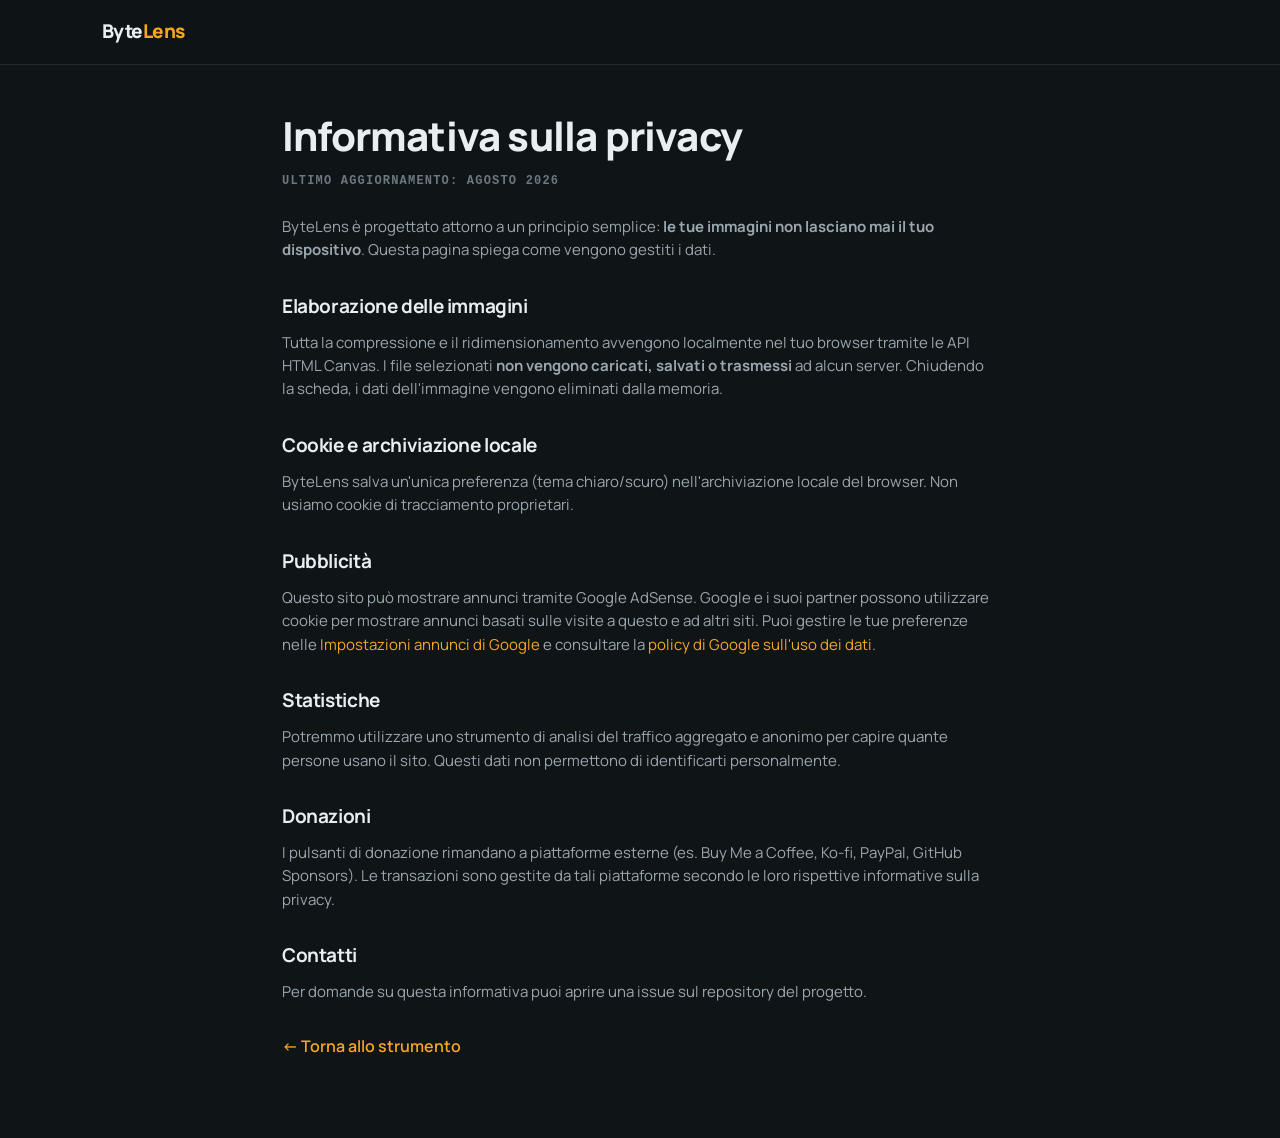
==== privacy.html @ f7c409ed "ByteLens: strumento di compressione/ridimensionamento immagini - App web statica client-side (HTML C" ====
<!DOCTYPE html>
<html lang="it" data-theme="dark">
<head>
  <meta charset="UTF-8" />
  <meta name="viewport" content="width=device-width, initial-scale=1.0" />
  <title>Privacy · ByteLens</title>
  <meta name="description" content="Informativa sulla privacy di ByteLens. Le immagini vengono elaborate localmente nel browser e non vengono mai caricate su un server." />
  <link rel="icon" href="data:image/svg+xml,%3Csvg xmlns='http://www.w3.org/2000/svg' viewBox='0 0 32 32'%3E%3Crect width='32' height='32' rx='7' fill='%230F1417'/%3E%3Ccircle cx='16' cy='16' r='8' fill='none' stroke='%23F6A623' stroke-width='2.5'/%3E%3Ccircle cx='16' cy='16' r='3' fill='%23F6A623'/%3E%3C/svg%3E" />
  <link href="https://fonts.googleapis.com/css2?family=Manrope:wght@400;500;600;700;800&display=swap" rel="stylesheet" />
  <link rel="stylesheet" href="styles.css" />
  <style>
    .legal { max-width: 760px; margin: 40px auto 80px; }
    .legal h1 { font-size: clamp(26px, 4vw, 40px); font-weight: 800; margin-bottom: 8px; }
    .legal .updated { color: var(--text-faint); font: 600 12px/1 var(--font-mono); text-transform: uppercase; letter-spacing: .1em; margin-bottom: 28px; }
    .legal h2 { font-size: 19px; margin: 30px 0 10px; }
    .legal p, .legal li { color: var(--text-muted); font-size: 15px; }
    .legal ul { padding-left: 20px; display: grid; gap: 6px; }
    .legal a { color: var(--accent); }
    .back { display: inline-flex; align-items: center; gap: 6px; margin-top: 30px; color: var(--accent); font-weight: 600; }
  </style>
</head>
<body>
  <header class="site-header">
    <div class="wrap header-inner">
      <a class="brand" href="./"><span class="brand-name">Byte<span class="brand-accent">Lens</span></span></a>
    </div>
  </header>

  <main class="wrap legal">
    <h1>Informativa sulla privacy</h1>
    <p class="updated">Ultimo aggiornamento: agosto 2026</p>

    <p>ByteLens è progettato attorno a un principio semplice: <strong>le tue immagini non lasciano mai il tuo dispositivo</strong>. Questa pagina spiega come vengono gestiti i dati.</p>

    <h2>Elaborazione delle immagini</h2>
    <p>Tutta la compressione e il ridimensionamento avvengono localmente nel tuo browser tramite le API HTML Canvas. I file selezionati <strong>non vengono caricati, salvati o trasmessi</strong> ad alcun server. Chiudendo la scheda, i dati dell'immagine vengono eliminati dalla memoria.</p>

    <h2>Cookie e archiviazione locale</h2>
    <p>ByteLens salva un'unica preferenza (tema chiaro/scuro) nell'archiviazione locale del browser. Non usiamo cookie di tracciamento proprietari.</p>

    <h2>Pubblicità</h2>
    <p>Questo sito può mostrare annunci tramite Google AdSense. Google e i suoi partner possono utilizzare cookie per mostrare annunci basati sulle visite a questo e ad altri siti. Puoi gestire le tue preferenze nelle <a href="https://www.google.com/settings/ads" target="_blank" rel="noopener">Impostazioni annunci di Google</a> e consultare la <a href="https://policies.google.com/technologies/partner-sites" target="_blank" rel="noopener">policy di Google sull'uso dei dati</a>.</p>

    <h2>Statistiche</h2>
    <p>Potremmo utilizzare uno strumento di analisi del traffico aggregato e anonimo per capire quante persone usano il sito. Questi dati non permettono di identificarti personalmente.</p>

    <h2>Donazioni</h2>
    <p>I pulsanti di donazione rimandano a piattaforme esterne (es. Buy Me a Coffee, Ko-fi, PayPal, GitHub Sponsors). Le transazioni sono gestite da tali piattaforme secondo le loro rispettive informative sulla privacy.</p>

    <h2>Contatti</h2>
    <p>Per domande su questa informativa puoi aprire una issue sul repository del progetto.</p>

    <a class="back" href="./">← Torna allo strumento</a>
  </main>
</body>
</html>
---- styles.css ----
/* =========================================================================
   ByteLens — sistema di design
   Token colore/tipografia + tema chiaro/scuro. Stile "strumento ottico":
   fondo inchiostro, superfici slate, accento ambra (camera oscura).
   ========================================================================= */

:root {
  /* Neutri con leggera inclinazione fredda (scelti, non di default) */
  --bg:            #0F1417;
  --surface:       #161C21;
  --surface-2:     #1D252B;
  --elevated:      #222C33;
  --hairline:      rgba(255, 255, 255, 0.09);
  --hairline-strong: rgba(255, 255, 255, 0.16);

  --text:          #E9EEF1;
  --text-muted:    #9AA7AE;
  --text-faint:    #6B7880;

  /* Accento ambra + semantici */
  --accent:        #F6A623;
  --accent-hi:     #FFB84D;
  --accent-soft:   rgba(246, 166, 35, 0.14);
  --success:       #34D399;
  --success-soft:  rgba(52, 211, 153, 0.14);
  --danger:        #F87171;
  --danger-soft:   rgba(248, 113, 113, 0.14);

  --shadow:        0 20px 50px -24px rgba(0, 0, 0, 0.75);
  --radius:        16px;
  --radius-sm:     10px;

  --font-ui:  'Manrope', system-ui, -apple-system, 'Segoe UI', Roboto, sans-serif;
  --font-mono:'JetBrains Mono', ui-monospace, 'SFMono-Regular', Menlo, monospace;

  --wrap: 1120px;
}

/* Tema chiaro via preferenza di sistema (sovrascritto dai token) */
@media (prefers-color-scheme: light) {
  :root {
    --bg:            #F4F2EE;
    --surface:       #FFFFFF;
    --surface-2:     #F7F5F1;
    --elevated:      #FFFFFF;
    --hairline:      rgba(20, 24, 28, 0.10);
    --hairline-strong: rgba(20, 24, 28, 0.18);
    --text:          #1A2024;
    --text-muted:    #5B6870;
    --text-faint:    #8A959B;
    --accent:        #C9791A;
    --accent-hi:     #E08A1E;
    --accent-soft:   rgba(201, 121, 26, 0.12);
    --success:       #0F9D6B;
    --success-soft:  rgba(15, 157, 107, 0.12);
    --danger:        #D64545;
    --danger-soft:   rgba(214, 69, 69, 0.10);
    --shadow:        0 18px 44px -26px rgba(30, 35, 40, 0.35);
  }
}

/* Override espliciti dal toggle (vincono in entrambe le direzioni) */
:root[data-theme="dark"] {
  --bg:#0F1417; --surface:#161C21; --surface-2:#1D252B; --elevated:#222C33;
  --hairline:rgba(255,255,255,0.09); --hairline-strong:rgba(255,255,255,0.16);
  --text:#E9EEF1; --text-muted:#9AA7AE; --text-faint:#6B7880;
  --accent:#F6A623; --accent-hi:#FFB84D; --accent-soft:rgba(246,166,35,0.14);
  --success:#34D399; --success-soft:rgba(52,211,153,0.14);
  --danger:#F87171; --danger-soft:rgba(248,113,113,0.14);
  --shadow:0 20px 50px -24px rgba(0,0,0,0.75);
}
:root[data-theme="light"] {
  --bg:#F4F2EE; --surface:#FFFFFF; --surface-2:#F7F5F1; --elevated:#FFFFFF;
  --hairline:rgba(20,24,28,0.10); --hairline-strong:rgba(20,24,28,0.18);
  --text:#1A2024; --text-muted:#5B6870; --text-faint:#8A959B;
  --accent:#C9791A; --accent-hi:#E08A1E; --accent-soft:rgba(201,121,26,0.12);
  --success:#0F9D6B; --success-soft:rgba(15,157,107,0.12);
  --danger:#D64545; --danger-soft:rgba(214,69,69,0.10);
  --shadow:0 18px 44px -26px rgba(30,35,40,0.35);
}

/* ---------- Reset leggero ---------- */
*, *::before, *::after { box-sizing: border-box; }
html { -webkit-text-size-adjust: 100%; scroll-behavior: smooth; }
body {
  margin: 0;
  font-family: var(--font-ui);
  background: var(--bg);
  color: var(--text);
  line-height: 1.55;
  -webkit-font-smoothing: antialiased;
  text-rendering: optimizeLegibility;
}
@media (prefers-reduced-motion: reduce) {
  html { scroll-behavior: auto; }
  * { animation-duration: 0.001ms !important; transition-duration: 0.001ms !important; }
}
img { max-width: 100%; display: block; }
h1, h2, h3 { margin: 0; text-wrap: balance; letter-spacing: -0.02em; }
p { margin: 0; }
a { color: inherit; text-decoration: none; }

.wrap { width: 100%; max-width: var(--wrap); margin-inline: auto; padding-inline: 22px; }
.sr-only {
  position: absolute; width: 1px; height: 1px; padding: 0; margin: -1px;
  overflow: hidden; clip: rect(0 0 0 0); white-space: nowrap; border: 0;
}
.accent-text { color: var(--accent); }

/* ---------- Bottoni ---------- */
.btn {
  --btn-fg: var(--text);
  display: inline-flex; align-items: center; justify-content: center; gap: 8px;
  font: 600 14px/1 var(--font-ui);
  padding: 11px 16px; border-radius: var(--radius-sm);
  border: 1px solid transparent; cursor: pointer; color: var(--btn-fg);
  background: transparent; transition: background .18s ease, border-color .18s ease, transform .06s ease, color .18s ease;
  white-space: nowrap; text-decoration: none;
}
.btn:active { transform: translateY(1px); }
.btn:focus-visible { outline: 2px solid var(--accent); outline-offset: 2px; }
.btn-sm { padding: 7px 11px; font-size: 12.5px; }
.btn-block { width: 100%; }

.btn-primary { background: var(--accent); color: #17140C; border-color: var(--accent); }
.btn-primary:hover { background: var(--accent-hi); border-color: var(--accent-hi); }
.btn-primary[aria-disabled="true"] { opacity: .45; pointer-events: none; }

.btn-outline { border-color: var(--hairline-strong); color: var(--text); }
.btn-outline:hover { border-color: var(--accent); color: var(--accent); background: var(--accent-soft); }

.btn-ghost { color: var(--text-muted); }
.btn-ghost:hover { color: var(--text); background: var(--surface-2); }

.btn-donate { background: var(--accent-soft); color: var(--accent); border-color: transparent; }
.btn-donate:hover { background: var(--accent); color: #17140C; }

.icon-btn { padding: 9px; }

/* ---------- Header ---------- */
.site-header {
  position: sticky; top: 0; z-index: 40;
  background: color-mix(in srgb, var(--bg) 82%, transparent);
  backdrop-filter: blur(10px);
  border-bottom: 1px solid var(--hairline);
}
.header-inner { display: flex; align-items: center; justify-content: space-between; height: 64px; }
.brand { display: inline-flex; align-items: center; gap: 10px; font-weight: 800; font-size: 19px; letter-spacing: -0.03em; }
.brand-mark { color: var(--accent); display: inline-flex; }
.brand-accent { color: var(--accent); }
.header-actions { display: flex; align-items: center; gap: 10px; }

/* toggle icone: mostra quella giusta per tema */
.icon-sun { display: none; }
.icon-moon { display: block; }
:root[data-theme="light"] .icon-sun,
:root:not([data-theme="dark"]) .icon-sun { display: block; }
:root[data-theme="light"] .icon-moon { display: none; }
@media (prefers-color-scheme: light) {
  :root:not([data-theme]) .icon-sun { display: block; }
  :root:not([data-theme]) .icon-moon { display: none; }
}

/* ---------- Hero ---------- */
.hero { padding: 58px 0 30px; position: relative; }
.hero::before {
  content: ""; position: absolute; inset: 0; z-index: -1;
  background:
    radial-gradient(60% 120% at 15% -10%, var(--accent-soft), transparent 60%),
    radial-gradient(50% 120% at 100% 0%, color-mix(in srgb, var(--success) 12%, transparent), transparent 55%);
  pointer-events: none;
}
.eyebrow {
  font: 600 12.5px/1 var(--font-mono); color: var(--accent);
  text-transform: uppercase; letter-spacing: 0.12em; margin-bottom: 16px;
}
.hero h1 { font-size: clamp(30px, 5vw, 52px); font-weight: 800; line-height: 1.05; max-width: 16ch; }
.lede { margin-top: 18px; max-width: 60ch; color: var(--text-muted); font-size: clamp(15px, 1.6vw, 18px); }
.lede strong { color: var(--text); font-weight: 700; }
.trust-row { display: flex; flex-wrap: wrap; gap: 18px; list-style: none; padding: 0; margin: 24px 0 0; }
.trust-row li { display: inline-flex; align-items: center; gap: 8px; font-size: 13.5px; color: var(--text-muted); }
.trust-row .dot { width: 7px; height: 7px; border-radius: 50%; background: var(--success); box-shadow: 0 0 0 4px var(--success-soft); }

/* ---------- App shell ---------- */
.app-shell { padding-top: 26px; }
.workbench { display: grid; grid-template-columns: 1.35fr 1fr; gap: 20px; align-items: start; }
@media (max-width: 900px) { .workbench { grid-template-columns: 1fr; } }

.panel {
  background: var(--surface); border: 1px solid var(--hairline);
  border-radius: var(--radius); box-shadow: var(--shadow); overflow: hidden;
}
.panel-head {
  display: flex; align-items: center; justify-content: space-between;
  padding: 16px 18px; border-bottom: 1px solid var(--hairline);
}
.panel-head h2 { font-size: 15px; font-weight: 700; letter-spacing: -0.01em; }
.badge {
  font: 600 11px/1 var(--font-mono); text-transform: uppercase; letter-spacing: .08em;
  padding: 5px 9px; border-radius: 999px; background: var(--accent-soft); color: var(--accent);
}

/* ---------- Dropzone ---------- */
.dropzone {
  margin: 18px; min-height: 300px; border: 2px dashed var(--hairline-strong);
  border-radius: var(--radius-sm); display: grid; place-items: center;
  background:
    linear-gradient(var(--surface-2), var(--surface-2)) padding-box,
    repeating-linear-gradient(45deg, transparent, transparent 12px, color-mix(in srgb, var(--text) 3%, transparent) 12px, color-mix(in srgb, var(--text) 3%, transparent) 13px);
  cursor: pointer; transition: border-color .18s ease, background .18s ease;
  position: relative; overflow: hidden;
}
.dropzone:hover, .dropzone:focus-visible { border-color: var(--accent); outline: none; }
.dropzone.dragover { border-color: var(--accent); background: var(--accent-soft); }
.dropzone-empty { text-align: center; color: var(--text-muted); padding: 30px; }
.dropzone-empty svg { color: var(--accent); margin: 0 auto 14px; }
.drop-title { font-weight: 700; color: var(--text); font-size: 17px; }
.drop-sub { font-size: 13.5px; margin-top: 5px; }
.link-like { color: var(--accent); font-weight: 600; }
.preview-holder { width: 100%; height: 100%; display: grid; place-items: center; padding: 12px; }
.preview-holder img {
  max-height: 420px; width: auto; border-radius: 8px;
  box-shadow: 0 8px 30px -12px rgba(0,0,0,.6);
  /* scacchiera per trasparenze PNG */
  background-image:
    linear-gradient(45deg, rgba(128,128,128,.18) 25%, transparent 25%),
    linear-gradient(-45deg, rgba(128,128,128,.18) 25%, transparent 25%),
    linear-gradient(45deg, transparent 75%, rgba(128,128,128,.18) 75%),
    linear-gradient(-45deg, transparent 75%, rgba(128,128,128,.18) 75%);
  background-size: 18px 18px;
  background-position: 0 0, 0 9px, 9px -9px, -9px 0;
}

/* ---------- Barra confronto ---------- */
.compare {
  display: grid; grid-template-columns: 1fr auto 1fr 1fr; gap: 14px; align-items: center;
  padding: 16px 18px; border-top: 1px solid var(--hairline); background: var(--surface-2);
}
@media (max-width: 560px) {
  .compare { grid-template-columns: 1fr 1fr; }
  .compare-arrow { display: none; }
}
.compare-col { display: flex; flex-direction: column; gap: 3px; min-width: 0; }
.compare-label { font: 600 10.5px/1 var(--font-mono); text-transform: uppercase; letter-spacing: .1em; color: var(--text-faint); }
.compare-value { font: 600 18px/1.1 var(--font-mono); font-variant-numeric: tabular-nums; }
.compare-meta { font-size: 12px; color: var(--text-muted); font-variant-numeric: tabular-nums; }
.compare-arrow { color: var(--text-faint); font-size: 20px; }
.savings .compare-value { color: var(--success); }
.compare.over .savings .compare-value { color: var(--danger); }

/* ---------- Controlli ---------- */
.controls-panel { position: relative; }
.control-group { border: 0; margin: 0; padding: 18px; display: grid; gap: 20px; }
.control-group[disabled] { opacity: .5; }
.field { display: grid; gap: 8px; }
.field-row { display: flex; align-items: baseline; justify-content: space-between; }
.field-label { font-size: 13.5px; font-weight: 600; color: var(--text); }
.field-hint { font-size: 12px; color: var(--text-muted); line-height: 1.45; }
.field-value { font: 600 13.5px/1 var(--font-mono); color: var(--accent); font-variant-numeric: tabular-nums; }

.limits-grid { display: grid; grid-template-columns: repeat(3, 1fr); gap: 12px; }
@media (max-width: 420px) { .limits-grid { grid-template-columns: 1fr 1fr; } }

.input-affix { display: flex; align-items: stretch; border: 1px solid var(--hairline-strong); border-radius: var(--radius-sm); overflow: hidden; background: var(--surface-2); transition: border-color .16s ease; }
.input-affix:focus-within { border-color: var(--accent); }
.input-affix input {
  flex: 1; min-width: 0; border: 0; background: transparent; color: var(--text);
  font: 600 15px/1 var(--font-mono); padding: 10px 10px; font-variant-numeric: tabular-nums;
}
.input-affix input:focus { outline: none; }
.affix { display: grid; place-items: center; padding: 0 10px; font: 600 12px/1 var(--font-mono); color: var(--text-faint); background: color-mix(in srgb, var(--text) 5%, transparent); }
/* nasconde le frecce spinner */
input[type=number]::-webkit-outer-spin-button, input[type=number]::-webkit-inner-spin-button { -webkit-appearance: none; margin: 0; }
input[type=number] { -moz-appearance: textfield; }

/* Range slider */
input[type=range] { -webkit-appearance: none; appearance: none; width: 100%; height: 6px; border-radius: 999px; background: var(--surface-2); border: 1px solid var(--hairline); cursor: pointer; }
input[type=range]::-webkit-slider-thumb { -webkit-appearance: none; width: 20px; height: 20px; border-radius: 50%; background: var(--accent); border: 3px solid var(--surface); box-shadow: 0 2px 6px rgba(0,0,0,.4); cursor: grab; }
input[type=range]::-moz-range-thumb { width: 20px; height: 20px; border-radius: 50%; background: var(--accent); border: 3px solid var(--surface); cursor: grab; }
input[type=range]:focus-visible { outline: 2px solid var(--accent); outline-offset: 3px; }
.slider-field.dim { opacity: .55; }

/* Switch */
.switch-field { grid-template-columns: auto 1fr; display: grid; gap: 12px; align-items: start; padding: 14px; background: var(--surface-2); border: 1px solid var(--hairline); border-radius: var(--radius-sm); }
.switch { position: relative; display: inline-block; cursor: pointer; }
.switch input { position: absolute; opacity: 0; width: 0; height: 0; }
.switch-track { display: block; width: 44px; height: 26px; border-radius: 999px; background: var(--elevated); border: 1px solid var(--hairline-strong); transition: background .18s ease; position: relative; }
.switch-thumb { position: absolute; top: 2px; left: 2px; width: 20px; height: 20px; border-radius: 50%; background: var(--text-muted); transition: transform .18s ease, background .18s ease; }
.switch input:checked + .switch-track { background: var(--accent); border-color: var(--accent); }
.switch input:checked + .switch-track .switch-thumb { transform: translateX(18px); background: #17140C; }
.switch input:focus-visible + .switch-track { outline: 2px solid var(--accent); outline-offset: 2px; }
.switch-text { display: grid; gap: 3px; }

/* Segmented (formato) */
.segmented { display: grid; grid-template-columns: repeat(3, 1fr); gap: 4px; padding: 4px; background: var(--surface-2); border: 1px solid var(--hairline); border-radius: var(--radius-sm); }
.seg { position: relative; }
.seg input { position: absolute; opacity: 0; inset: 0; cursor: pointer; }
.seg span { display: grid; place-items: center; padding: 9px 6px; border-radius: 7px; font: 600 13px/1 var(--font-mono); color: var(--text-muted); transition: background .16s ease, color .16s ease; }
.seg input:checked + span { background: var(--accent); color: #17140C; }
.seg input:focus-visible + span { outline: 2px solid var(--accent); outline-offset: 2px; }

.actions { margin-top: 4px; }

/* Nota "carica un'immagine" sopra ai controlli disabilitati */
.empty-note { position: absolute; inset: 60px 0 0; display: grid; place-items: center; pointer-events: none; }
.empty-note p { font-size: 13.5px; color: var(--text-faint); background: var(--surface); padding: 8px 14px; border-radius: 999px; border: 1px solid var(--hairline); }

/* ---------- Slot pubblicitari ---------- */
.ad-slot { position: relative; margin-top: 22px; border: 1px dashed var(--hairline-strong); border-radius: var(--radius-sm); background: var(--surface-2); }
.ad-tag { position: absolute; top: 6px; left: 10px; font: 600 9px/1 var(--font-mono); letter-spacing: .14em; text-transform: uppercase; color: var(--text-faint); }
.ad-placeholder { display: grid; place-items: center; min-height: 90px; color: var(--text-faint); font-size: 12.5px; text-align: center; padding: 20px; }
.ad-placeholder.small { min-height: 60px; }
.ad-leaderboard { max-width: 760px; margin-inline: auto; }

/* ---------- Come funziona ---------- */
.how { padding: 56px 0 20px; }
.section-title { font-size: clamp(22px, 3vw, 30px); font-weight: 800; margin-bottom: 26px; }
.how-grid { display: grid; grid-template-columns: repeat(3, 1fr); gap: 16px; }
@media (max-width: 720px) { .how-grid { grid-template-columns: 1fr; } }
.how-card { background: var(--surface); border: 1px solid var(--hairline); border-radius: var(--radius); padding: 22px; }
.how-num { font: 700 13px/1 var(--font-mono); color: var(--accent); letter-spacing: .1em; }
.how-card h3 { font-size: 17px; margin: 12px 0 8px; }
.how-card p { color: var(--text-muted); font-size: 14px; }

/* ---------- Contenuto SEO + FAQ ---------- */
.seo { padding: 46px 0 10px; display: grid; grid-template-columns: 1.4fr 1fr; gap: 40px; align-items: start; }
@media (max-width: 820px) { .seo { grid-template-columns: 1fr; gap: 28px; } }
.seo-article h2, .faq h2 { font-size: clamp(21px, 3vw, 27px); font-weight: 800; margin-bottom: 14px; }
.seo-article h3 { font-size: 17px; font-weight: 700; margin: 26px 0 8px; color: var(--text); }
.seo-article p { color: var(--text-muted); font-size: 15px; margin-bottom: 10px; max-width: 62ch; }
.seo-article strong { color: var(--text); }
.seo-article code { font: 600 13px/1 var(--font-mono); background: var(--surface-2); border: 1px solid var(--hairline); padding: 2px 6px; border-radius: 6px; color: var(--accent); }
.seo-list { padding-left: 18px; display: grid; gap: 8px; margin: 6px 0; }
.seo-list li { color: var(--text-muted); font-size: 15px; }
.seo-privacy-note { margin-top: 20px; padding: 14px 16px; background: var(--success-soft); border: 1px solid color-mix(in srgb, var(--success) 30%, transparent); border-radius: var(--radius-sm); font-size: 14px; color: var(--text) !important; }

.faq { position: sticky; top: 84px; }
@media (max-width: 820px) { .faq { position: static; } }
.faq-item { border: 1px solid var(--hairline); border-radius: var(--radius-sm); background: var(--surface); margin-bottom: 10px; overflow: hidden; }
.faq-item summary { cursor: pointer; padding: 14px 16px; font-weight: 600; font-size: 14.5px; list-style: none; display: flex; align-items: center; justify-content: space-between; gap: 12px; transition: background .15s ease; }
.faq-item summary::-webkit-details-marker { display: none; }
.faq-item summary::after { content: "+"; font: 600 20px/1 var(--font-mono); color: var(--accent); transition: transform .18s ease; }
.faq-item[open] summary::after { transform: rotate(45deg); }
.faq-item summary:hover { background: var(--surface-2); }
.faq-item summary:focus-visible { outline: 2px solid var(--accent); outline-offset: -2px; }
.faq-item p { padding: 0 16px 16px; color: var(--text-muted); font-size: 14px; margin: 0; }

/* ---------- Donazioni ---------- */
.donate { padding: 40px 0 60px; }
.donate-card {
  display: flex; flex-wrap: wrap; align-items: center; justify-content: space-between; gap: 24px;
  padding: 32px; border-radius: var(--radius);
  background: linear-gradient(135deg, var(--accent-soft), color-mix(in srgb, var(--success) 8%, transparent));
  border: 1px solid var(--hairline-strong);
}
.donate-copy h2 { font-size: 24px; font-weight: 800; }
.donate-copy p { color: var(--text-muted); margin-top: 8px; max-width: 46ch; }
.donate-buttons { display: flex; flex-wrap: wrap; gap: 10px; }

/* ---------- Footer ---------- */
.site-footer { border-top: 1px solid var(--hairline); background: var(--surface); margin-top: 20px; }
.footer-inner { display: grid; grid-template-columns: 1fr auto 1fr; align-items: center; gap: 24px; padding: 30px 22px; }
@media (max-width: 780px) { .footer-inner { grid-template-columns: 1fr; text-align: center; } }
.footer-tag { color: var(--text-muted); font-size: 13px; margin-top: 6px; }
.footer-links { display: flex; gap: 18px; justify-content: flex-end; flex-wrap: wrap; }
@media (max-width: 780px) { .footer-links { justify-content: center; } }
.footer-links a { color: var(--text-muted); font-size: 13.5px; }
.footer-links a:hover { color: var(--accent); }
.footer-legal { border-top: 1px solid var(--hairline); padding: 16px 22px; }
.footer-legal p { color: var(--text-faint); font-size: 12px; text-align: center; }
.ad-footer { margin: 0; max-width: 340px; }
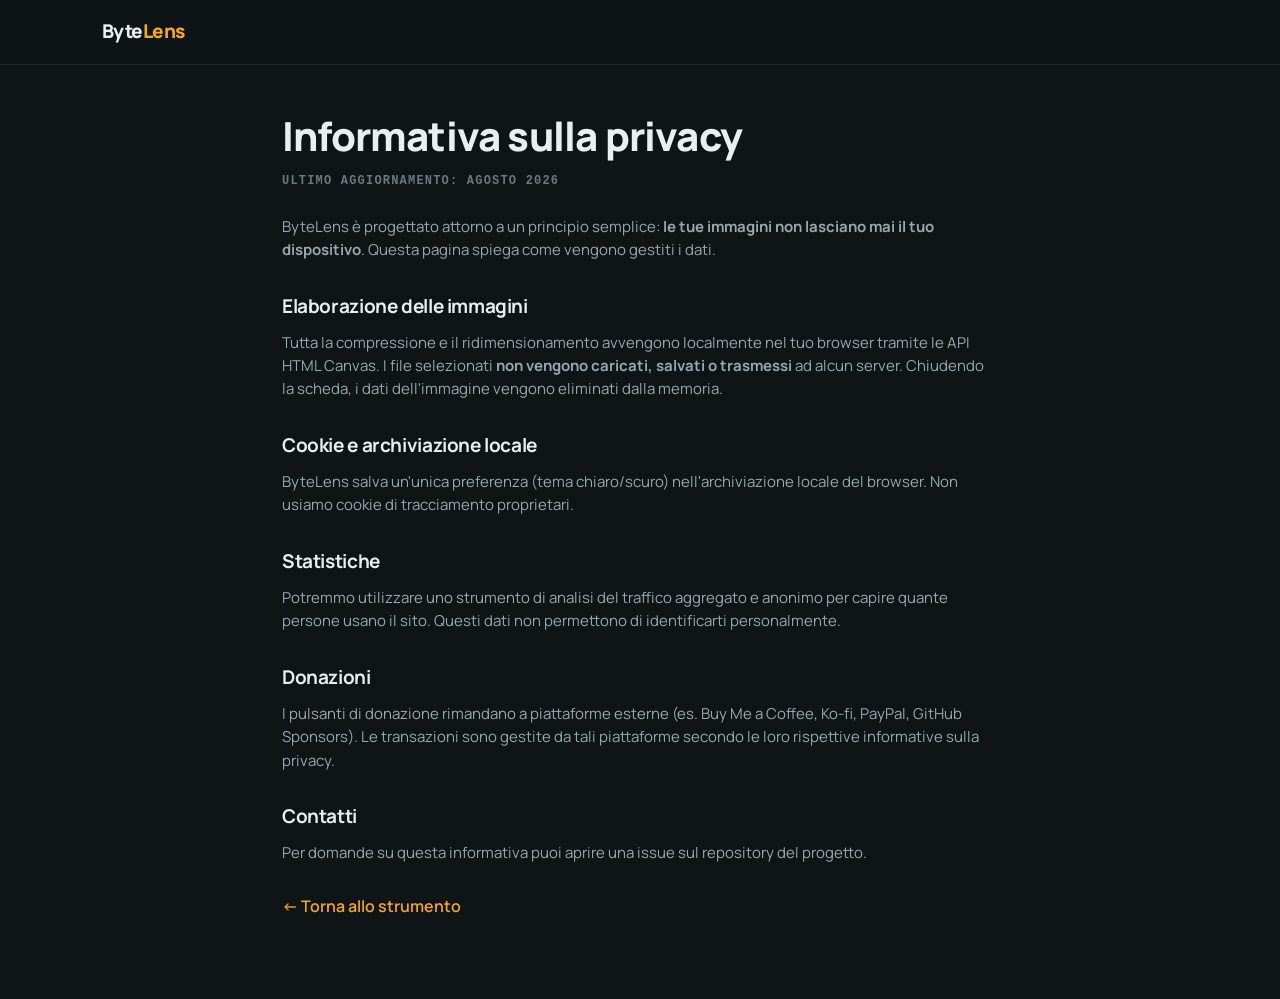
==== commit 4e374799: "Rimosse tutte le zone pubblicitarie (AdSense, slot annunci, ads.txt) - index.html: rimosso lo script" ====
--- a/privacy.html
+++ b/privacy.html
@@ -38,9 +38,6 @@
     <h2>Cookie e archiviazione locale</h2>
     <p>ByteLens salva un'unica preferenza (tema chiaro/scuro) nell'archiviazione locale del browser. Non usiamo cookie di tracciamento proprietari.</p>
 
-    <h2>Pubblicità</h2>
-    <p>Questo sito può mostrare annunci tramite Google AdSense. Google e i suoi partner possono utilizzare cookie per mostrare annunci basati sulle visite a questo e ad altri siti. Puoi gestire le tue preferenze nelle <a href="https://www.google.com/settings/ads" target="_blank" rel="noopener">Impostazioni annunci di Google</a> e consultare la <a href="https://policies.google.com/technologies/partner-sites" target="_blank" rel="noopener">policy di Google sull'uso dei dati</a>.</p>
-
     <h2>Statistiche</h2>
     <p>Potremmo utilizzare uno strumento di analisi del traffico aggregato e anonimo per capire quante persone usano il sito. Questi dati non permettono di identificarti personalmente.</p>
 
--- a/styles.css
+++ b/styles.css
@@ -137,6 +137,10 @@
 
 .icon-btn { padding: 9px; }
 
+/* Link all'app gemella (PrivaPDF) */
+.app-switch { border-color: var(--hairline-strong); color: var(--text-muted); }
+.app-switch:hover { border-color: var(--accent); color: var(--accent); background: var(--accent-soft); }
+
 /* ---------- Header ---------- */
 .site-header {
   position: sticky; top: 0; z-index: 40;
@@ -149,6 +153,41 @@
 .brand-mark { color: var(--accent); display: inline-flex; }
 .brand-accent { color: var(--accent); }
 .header-actions { display: flex; align-items: center; gap: 10px; }
+
+/* Selettore lingua */
+.lang-picker { display: inline-flex; align-items: center; gap: 5px; color: var(--text-muted); }
+.lang-globe { flex: none; }
+.lang-select {
+  -webkit-appearance: none; appearance: none; cursor: pointer;
+  border: 1px solid var(--hairline-strong); background-color: transparent; color: var(--text);
+  font: 600 13px/1 var(--font-ui); padding: 8px 26px 8px 10px; border-radius: var(--radius-sm); max-width: 160px;
+  background-image: url("data:image/svg+xml,%3Csvg xmlns='http://www.w3.org/2000/svg' width='10' height='6' viewBox='0 0 10 6'%3E%3Cpath d='M1 1l4 4 4-4' fill='none' stroke='%239AA7AE' stroke-width='1.6' stroke-linecap='round' stroke-linejoin='round'/%3E%3C/svg%3E");
+  background-repeat: no-repeat; background-position: right 9px center;
+}
+.lang-select:hover { border-color: var(--accent); }
+.lang-select:focus-visible { outline: 2px solid var(--accent); outline-offset: 2px; }
+.lang-select option { color: #16181c; background: #fff; }
+@media (max-width: 560px) {
+  .site-header .wrap { padding-inline: 12px; }
+  .header-inner { height: 58px; }
+  .brand-name { font-size: 17px; }
+  .header-actions { gap: 6px; }
+  .lang-select { max-width: 96px; font-size: 12px; padding: 7px 22px 7px 8px; }
+  .lang-globe { display: none; }
+  /* PrivaPDF: solo icona su mobile */
+  .app-switch .lbl { display: none; }
+  .app-switch { padding: 9px; }
+  /* Donazioni: solo icona ☕ (il testo resta nella sezione dedicata) */
+  .btn-donate [data-i18n] { display: none; }
+  .btn-donate { padding: 9px 11px; }
+}
+
+/* Adattamenti RTL (arabo, urdu) */
+[dir="rtl"] .switch input:checked + .switch-track .switch-thumb { transform: translateX(-18px); }
+[dir="rtl"] .lang-select { padding: 8px 10px 8px 26px; background-position: left 9px center; }
+[dir="rtl"] .affix-select { padding: 0 12px 0 26px; background-position: left 9px center; }
+[dir="rtl"] .compare-arrow { transform: scaleX(-1); }
+[dir="rtl"] .trust-row .dot { box-shadow: 0 0 0 4px var(--success-soft); }
 
 /* toggle icone: mostra quella giusta per tema */
 .icon-sun { display: none; }
@@ -269,6 +308,29 @@
 }
 .input-affix input:focus { outline: none; }
 .affix { display: grid; place-items: center; padding: 0 10px; font: 600 12px/1 var(--font-mono); color: var(--text-faint); background: color-mix(in srgb, var(--text) 5%, transparent); }
+.affix-select {
+  -webkit-appearance: none; appearance: none; border: 0; cursor: pointer;
+  padding: 0 26px 0 12px; color: var(--text);
+  background-color: color-mix(in srgb, var(--text) 6%, transparent);
+  background-image: url("data:image/svg+xml,%3Csvg xmlns='http://www.w3.org/2000/svg' width='10' height='6' viewBox='0 0 10 6'%3E%3Cpath d='M1 1l4 4 4-4' fill='none' stroke='%239AA7AE' stroke-width='1.6' stroke-linecap='round' stroke-linejoin='round'/%3E%3C/svg%3E");
+  background-repeat: no-repeat; background-position: right 9px center;
+  transition: color .15s ease;
+}
+.affix-select:hover { color: var(--accent); }
+.affix-select:focus-visible { outline: 2px solid var(--accent); outline-offset: -2px; }
+
+/* Menù proporzioni */
+.ratio-select {
+  -webkit-appearance: none; appearance: none; cursor: pointer; width: 100%;
+  border: 1px solid var(--hairline-strong); background-color: var(--surface-2); color: var(--text);
+  font: 600 14px/1 var(--font-ui); padding: 11px 32px 11px 12px; border-radius: var(--radius-sm);
+  background-image: url("data:image/svg+xml,%3Csvg xmlns='http://www.w3.org/2000/svg' width='10' height='6' viewBox='0 0 10 6'%3E%3Cpath d='M1 1l4 4 4-4' fill='none' stroke='%239AA7AE' stroke-width='1.6' stroke-linecap='round' stroke-linejoin='round'/%3E%3C/svg%3E");
+  background-repeat: no-repeat; background-position: right 12px center;
+}
+.ratio-select:hover { border-color: var(--accent); }
+.ratio-select:focus-visible { outline: 2px solid var(--accent); outline-offset: 2px; }
+.ratio-select option { color: #16181c; background: #fff; }
+[dir="rtl"] .ratio-select { padding: 11px 12px 11px 32px; background-position: left 12px center; }
 /* nasconde le frecce spinner */
 input[type=number]::-webkit-outer-spin-button, input[type=number]::-webkit-inner-spin-button { -webkit-appearance: none; margin: 0; }
 input[type=number] { -moz-appearance: textfield; }
@@ -304,13 +366,6 @@
 /* Nota "carica un'immagine" sopra ai controlli disabilitati */
 .empty-note { position: absolute; inset: 60px 0 0; display: grid; place-items: center; pointer-events: none; }
 .empty-note p { font-size: 13.5px; color: var(--text-faint); background: var(--surface); padding: 8px 14px; border-radius: 999px; border: 1px solid var(--hairline); }
-
-/* ---------- Slot pubblicitari ---------- */
-.ad-slot { position: relative; margin-top: 22px; border: 1px dashed var(--hairline-strong); border-radius: var(--radius-sm); background: var(--surface-2); }
-.ad-tag { position: absolute; top: 6px; left: 10px; font: 600 9px/1 var(--font-mono); letter-spacing: .14em; text-transform: uppercase; color: var(--text-faint); }
-.ad-placeholder { display: grid; place-items: center; min-height: 90px; color: var(--text-faint); font-size: 12.5px; text-align: center; padding: 20px; }
-.ad-placeholder.small { min-height: 60px; }
-.ad-leaderboard { max-width: 760px; margin-inline: auto; }
 
 /* ---------- Come funziona ---------- */
 .how { padding: 56px 0 20px; }
@@ -368,4 +423,3 @@
 .footer-links a:hover { color: var(--accent); }
 .footer-legal { border-top: 1px solid var(--hairline); padding: 16px 22px; }
 .footer-legal p { color: var(--text-faint); font-size: 12px; text-align: center; }
-.ad-footer { margin: 0; max-width: 340px; }
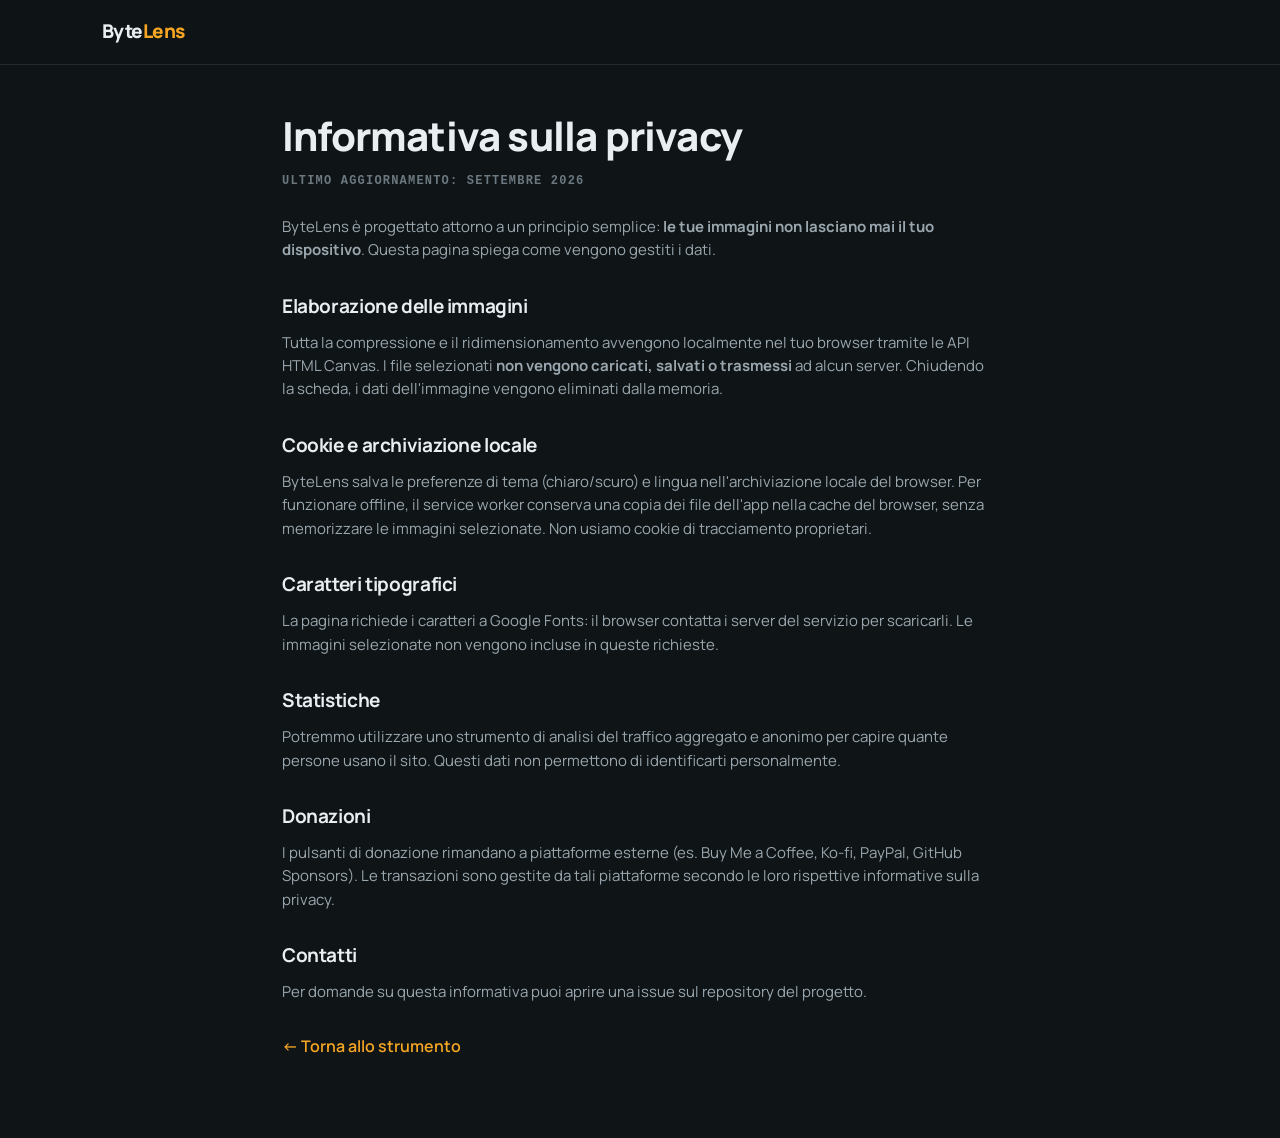
==== commit 2676a8c1: "Deploy manuale 2026-09-12 11:33:27" ====
--- a/privacy.html
+++ b/privacy.html
@@ -28,7 +28,7 @@
 
   <main class="wrap legal">
     <h1>Informativa sulla privacy</h1>
-    <p class="updated">Ultimo aggiornamento: agosto 2026</p>
+    <p class="updated">Ultimo aggiornamento: settembre 2026</p>
 
     <p>ByteLens è progettato attorno a un principio semplice: <strong>le tue immagini non lasciano mai il tuo dispositivo</strong>. Questa pagina spiega come vengono gestiti i dati.</p>
 
@@ -36,7 +36,10 @@
     <p>Tutta la compressione e il ridimensionamento avvengono localmente nel tuo browser tramite le API HTML Canvas. I file selezionati <strong>non vengono caricati, salvati o trasmessi</strong> ad alcun server. Chiudendo la scheda, i dati dell'immagine vengono eliminati dalla memoria.</p>
 
     <h2>Cookie e archiviazione locale</h2>
-    <p>ByteLens salva un'unica preferenza (tema chiaro/scuro) nell'archiviazione locale del browser. Non usiamo cookie di tracciamento proprietari.</p>
+    <p>ByteLens salva le preferenze di tema (chiaro/scuro) e lingua nell'archiviazione locale del browser. Per funzionare offline, il service worker conserva una copia dei file dell'app nella cache del browser, senza memorizzare le immagini selezionate. Non usiamo cookie di tracciamento proprietari.</p>
+
+    <h2>Caratteri tipografici</h2>
+    <p>La pagina richiede i caratteri a Google Fonts: il browser contatta i server del servizio per scaricarli. Le immagini selezionate non vengono incluse in queste richieste.</p>
 
     <h2>Statistiche</h2>
     <p>Potremmo utilizzare uno strumento di analisi del traffico aggregato e anonimo per capire quante persone usano il sito. Questi dati non permettono di identificarti personalmente.</p>
--- a/styles.css
+++ b/styles.css
@@ -3,6 +3,8 @@
    Token colore/tipografia + tema chiaro/scuro. Stile "strumento ottico":
    fondo inchiostro, superfici slate, accento ambra (camera oscura).
    ========================================================================= */
+
+[hidden] { display: none !important; }
 
 :root {
   /* Neutri con leggera inclinazione fredda (scelti, non di default) */
